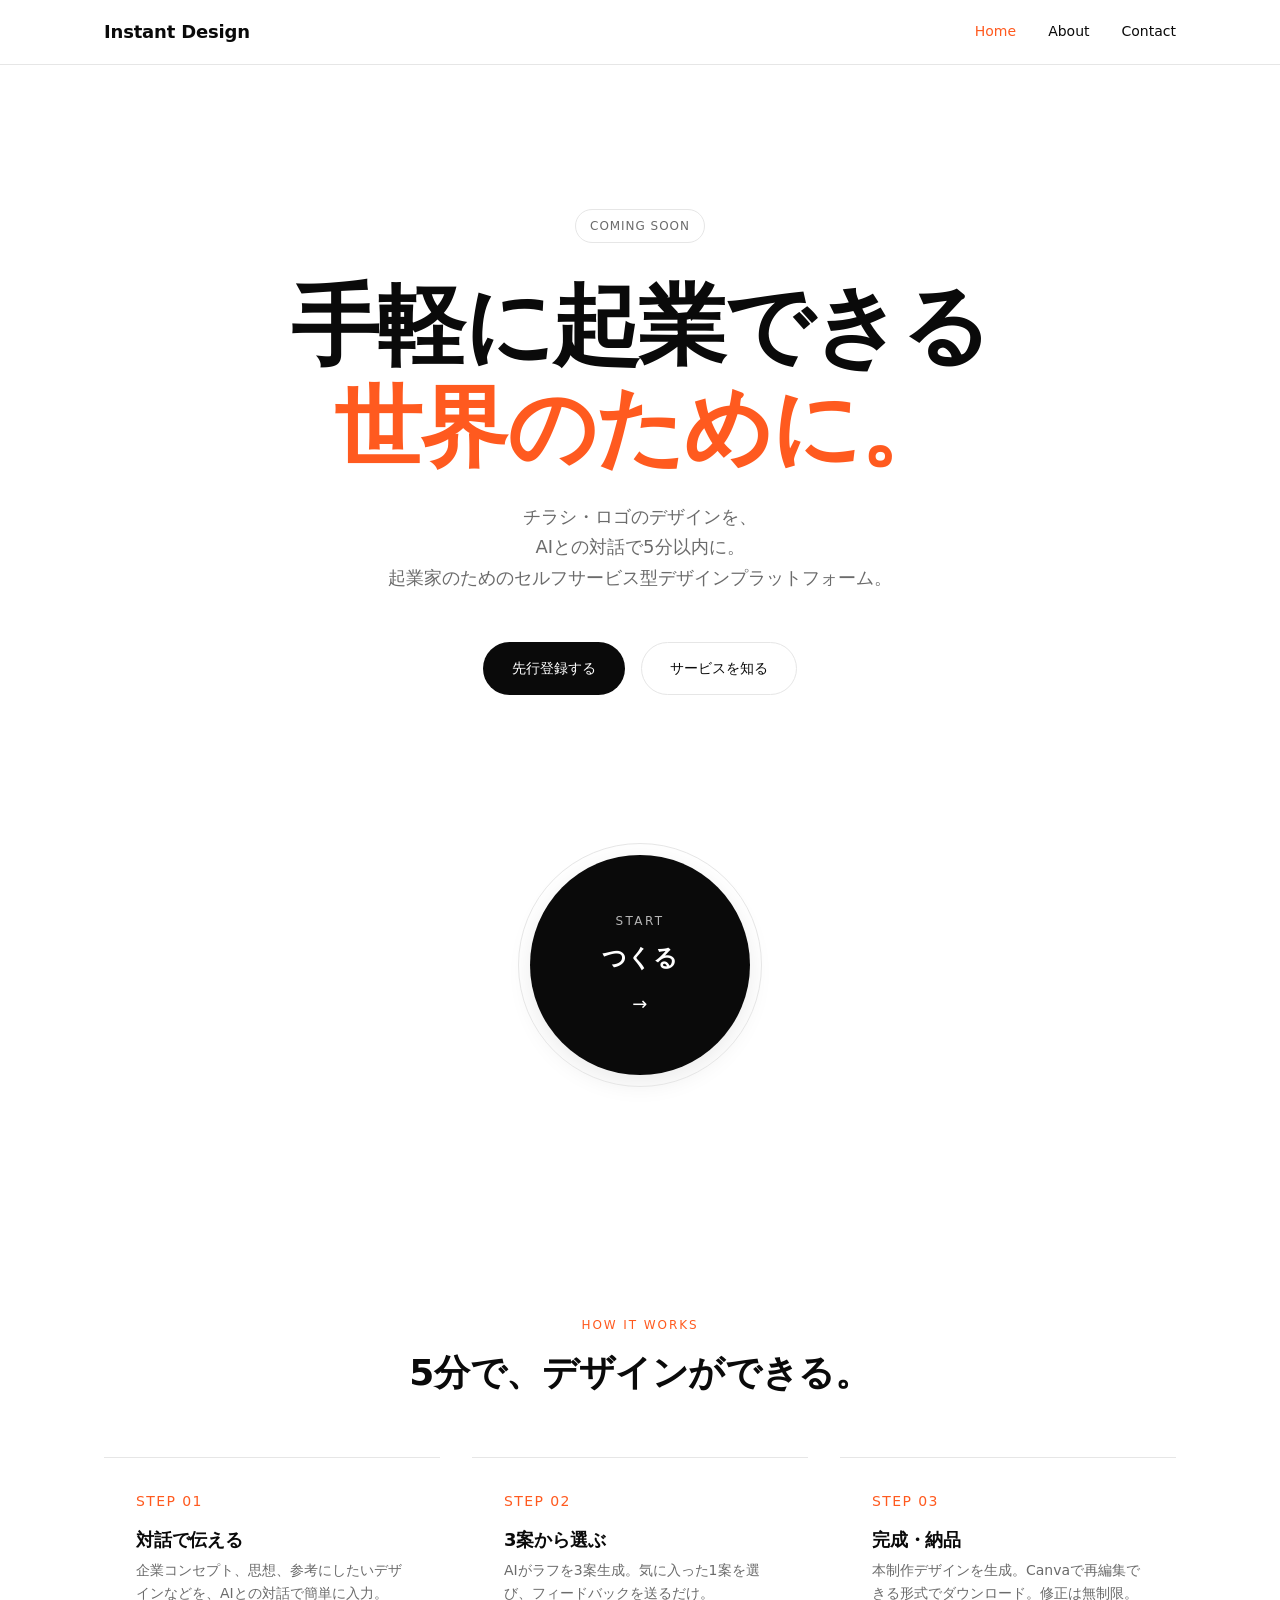
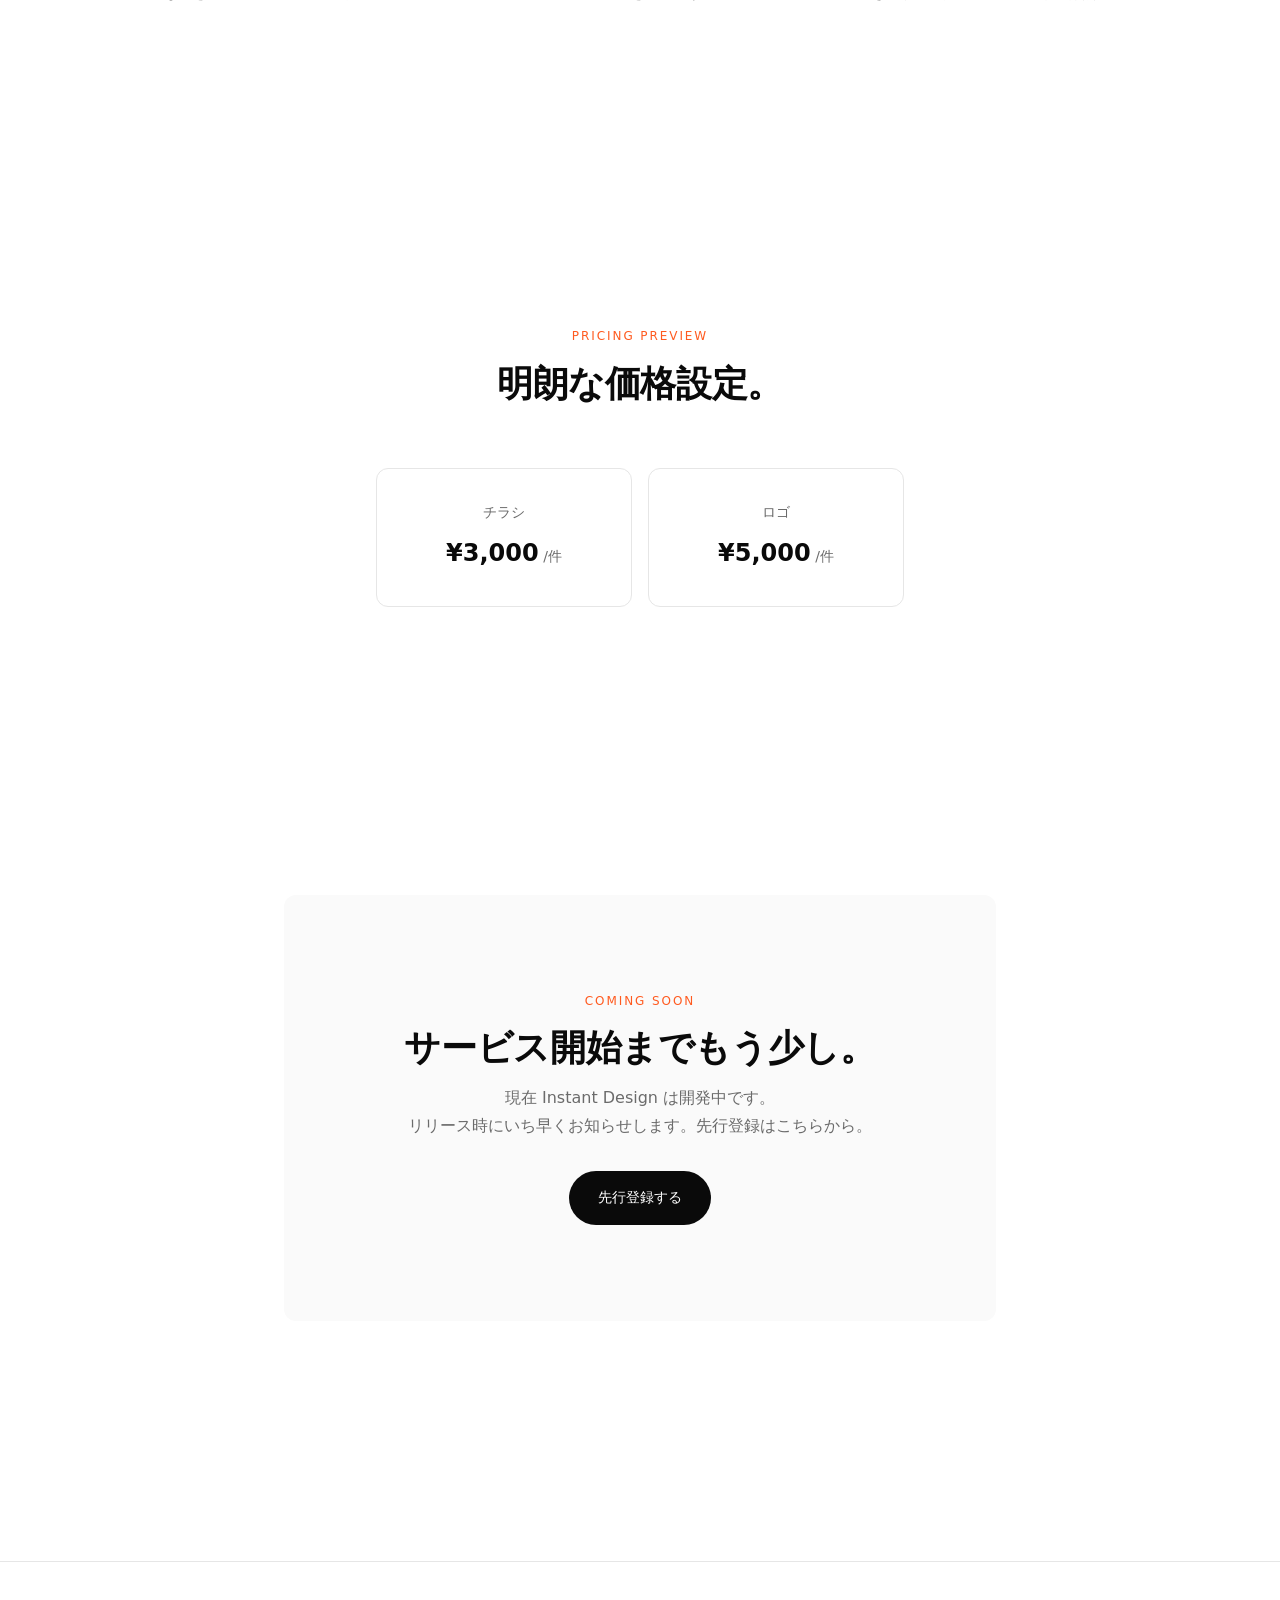
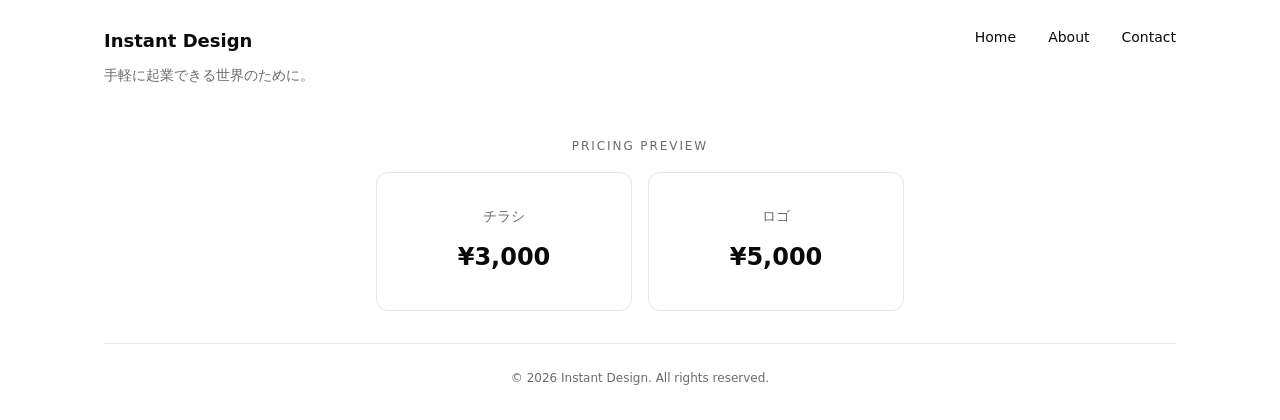
==== index.html @ 4512043b "Update 2026-05-07 14:41" ====
<!doctype html>
<html lang="ja" data-brand="Instant Design" data-tagline="手軽に起業できる世界のために。">
<head>
  <meta charset="utf-8">
  <meta name="viewport" content="width=device-width, initial-scale=1">
  <title>Instant Design — 手軽に起業できる世界のために。</title>
  <meta name="description" content="チラシ・ロゴのデザインを、AI対話で5分以内に。起業家のためのセルフサービス型デザインプラットフォーム。">
  <link rel="stylesheet" href="assets/css/main.css?v=20260507-3">
</head>
<body>

<header class="site-header">
  <div class="site-header__inner">
    <a href="index.html" class="brand" aria-label="Instant Design"></a>
    <nav class="nav">
      <a href="index.html">Home</a>
      <a href="about.html">About</a>
      <a href="contact.html">Contact</a>
    </nav>
  </div>
</header>

<main>

  <!-- Hero -->
  <section class="hero">
    <div class="container container--narrow">
      <div class="hero__badge reveal">Coming Soon</div>
      <h1 class="hero__title reveal">手軽に起業できる<br><em>世界のために。</em></h1>
      <p class="hero__lead reveal">
        チラシ・ロゴのデザインを、<br>
        AIとの対話で5分以内に。<br>
        起業家のためのセルフサービス型デザインプラットフォーム。
      </p>
      <div class="hero__actions reveal">
        <a href="contact.html" class="btn btn--primary">先行登録する</a>
        <a href="about.html" class="btn btn--ghost">サービスを知る</a>
      </div>
    </div>
  </section>

  <!-- Circle CTA -->
  <section class="circle-cta" aria-label="制作を始める">
    <a href="create.html" class="circle-cta__btn reveal" aria-label="デザイン制作を始める">
      <span class="circle-cta__inner">
        <span class="circle-cta__label">Start</span>
        <span class="circle-cta__main">つくる</span>
        <span class="circle-cta__arrow">→</span>
      </span>
    </a>
  </section>

  <!-- How it works -->
  <section>
    <div class="container">
      <div class="s-head reveal">
        <div class="s-head__eyebrow">How it works</div>
        <h2 class="s-head__title">5分で、デザインができる。</h2>
      </div>
      <div class="steps">
        <div class="step reveal">
          <div class="step__num">STEP 01</div>
          <h3 class="step__title">対話で伝える</h3>
          <p class="step__desc">企業コンセプト、思想、参考にしたいデザインなどを、AIとの対話で簡単に入力。</p>
        </div>
        <div class="step reveal">
          <div class="step__num">STEP 02</div>
          <h3 class="step__title">3案から選ぶ</h3>
          <p class="step__desc">AIがラフを3案生成。気に入った1案を選び、フィードバックを送るだけ。</p>
        </div>
        <div class="step reveal">
          <div class="step__num">STEP 03</div>
          <h3 class="step__title">完成・納品</h3>
          <p class="step__desc">本制作デザインを生成。Canvaで再編集できる形式でダウンロード。修正は無制限。</p>
        </div>
      </div>
    </div>
  </section>

  <!-- Pricing preview -->
  <section>
    <div class="container">
      <div class="s-head reveal">
        <div class="s-head__eyebrow">Pricing Preview</div>
        <h2 class="s-head__title">明朗な価格設定。</h2>
      </div>
      <div class="pricing">
        <div class="price reveal">
          <div class="price__name">チラシ</div>
          <div class="price__amount">¥3,000<span> /件</span></div>
        </div>
        <div class="price reveal">
          <div class="price__name">ロゴ</div>
          <div class="price__amount">¥5,000<span> /件</span></div>
        </div>
      </div>
    </div>
  </section>

  <!-- Coming soon -->
  <section>
    <div class="container container--narrow">
      <div class="coming reveal">
        <div class="coming__label">Coming Soon</div>
        <h2 class="coming__title">サービス開始までもう少し。</h2>
        <p class="coming__desc">
          現在 Instant Design は開発中です。<br>
          リリース時にいち早くお知らせします。先行登録はこちらから。
        </p>
        <a href="contact.html" class="btn btn--primary">先行登録する</a>
      </div>
    </div>
  </section>

</main>

<footer class="site-footer">
  <div class="container">
    <div class="site-footer__top">
      <div>
        <div class="site-footer__brand"></div>
        <div class="site-footer__tag">手軽に起業できる世界のために。</div>
      </div>
      <nav class="site-footer__nav">
        <a href="index.html">Home</a>
        <a href="about.html">About</a>
        <a href="contact.html">Contact</a>
      </nav>
    </div>
    <div class="site-footer__pricing-title">Pricing Preview</div>
    <div class="pricing">
      <div class="price"><div class="price__name">チラシ</div><div class="price__amount">¥3,000</div></div>
      <div class="price"><div class="price__name">ロゴ</div><div class="price__amount">¥5,000</div></div>
    </div>
    <div class="site-footer__copy">© 2026 Instant Design. All rights reserved.</div>
  </div>
</footer>

<script src="assets/js/main.js?v=20260507-3"></script>
</body>
</html>
---- assets/css/main.css ----
@import url("./tokens.css?v=20260506-6");

/* =========================================================
   Reset & Base
   ========================================================= */
*, *::before, *::after { box-sizing: border-box; }
html, body { margin: 0; padding: 0; }
html { -webkit-text-size-adjust: 100%; scroll-behavior: smooth; }
body {
  font-family: var(--font-sans);
  font-size: var(--fs-base);
  line-height: var(--lh-base);
  color: var(--color-fg);
  background: var(--color-bg);
  -webkit-font-smoothing: antialiased;
  -moz-osx-font-smoothing: grayscale;
}
img, svg { max-width: 100%; display: block; }
a { color: inherit; text-decoration: none; transition: opacity var(--dur) var(--ease); }
a:hover { opacity: 0.6; }
button { font: inherit; cursor: pointer; border: none; background: none; }
h1, h2, h3, h4 { font-family: var(--font-display); line-height: var(--lh-tight); margin: 0; font-weight: 600; letter-spacing: -0.01em; }
p { margin: 0; }

/* =========================================================
   Layout
   ========================================================= */
.container {
  max-width: var(--container);
  margin: 0 auto;
  padding: 0 var(--sp-4);
}
.container--narrow { max-width: var(--container-narrow); }

section { padding: var(--sp-9) 0; }
@media (max-width: 640px) {
  section { padding: var(--sp-7) 0; }
}

/* =========================================================
   Header
   ========================================================= */
.site-header {
  position: sticky;
  top: 0;
  z-index: 100;
  background: rgba(255, 255, 255, 0.85);
  backdrop-filter: saturate(180%) blur(12px);
  -webkit-backdrop-filter: saturate(180%) blur(12px);
  border-bottom: 1px solid var(--color-line);
}
.site-header__inner {
  display: flex;
  align-items: center;
  justify-content: space-between;
  height: 64px;
  max-width: var(--container);
  margin: 0 auto;
  padding: 0 var(--sp-4);
}
.brand {
  font-weight: 600;
  font-size: var(--fs-lg);
  letter-spacing: -0.01em;
}
.brand::before { content: var(--brand-name); }
.nav { display: flex; gap: var(--sp-5); }
.nav a { font-size: var(--fs-sm); }
.nav a.is-active { color: var(--color-accent); }

@media (max-width: 480px) {
  .nav { gap: var(--sp-4); }
  .nav a { font-size: var(--fs-xs); }
}

/* =========================================================
   Hero
   ========================================================= */
.hero {
  padding: var(--sp-9) 0 var(--sp-8);
  text-align: center;
}
.hero__badge {
  display: inline-block;
  padding: 6px 14px;
  border: 1px solid var(--color-line);
  border-radius: 999px;
  font-size: var(--fs-xs);
  letter-spacing: 0.08em;
  color: var(--color-muted);
  margin-bottom: var(--sp-5);
  text-transform: uppercase;
}
.hero__title {
  font-size: var(--fs-hero);
  letter-spacing: -0.02em;
  margin-bottom: var(--sp-4);
}
.hero__title em {
  font-style: normal;
  color: var(--color-accent);
}
.hero__lead {
  max-width: 640px;
  margin: 0 auto var(--sp-6);
  color: var(--color-muted);
  font-size: var(--fs-lg);
}
.hero__actions { display: flex; gap: var(--sp-3); justify-content: center; flex-wrap: wrap; }

/* =========================================================
   Buttons
   ========================================================= */
.btn {
  display: inline-flex;
  align-items: center;
  justify-content: center;
  padding: 14px 28px;
  font-size: var(--fs-sm);
  font-weight: 500;
  border-radius: 999px;
  transition: all var(--dur) var(--ease);
  border: 1px solid transparent;
}
.btn--primary { background: var(--color-fg); color: var(--color-bg); }
.btn--primary:hover { background: var(--color-accent); opacity: 1; }
.btn--ghost { border-color: var(--color-line); color: var(--color-fg); }
.btn--ghost:hover { border-color: var(--color-fg); opacity: 1; }

/* =========================================================
   Circle CTA — Hero下の円形ボタン
   ========================================================= */
.circle-cta {
  display: flex;
  justify-content: center;
  padding: var(--sp-7) 0 var(--sp-8);
}
.circle-cta__btn {
  position: relative;
  display: inline-flex;
  align-items: center;
  justify-content: center;
  width: 220px;
  height: 220px;
  border-radius: 50%;
  background: var(--color-fg);
  color: var(--color-bg);
  font-size: var(--fs-lg);
  font-weight: 500;
  letter-spacing: 0.02em;
  transition: transform var(--dur) var(--ease), background var(--dur) var(--ease);
  box-shadow: 0 8px 24px rgba(0, 0, 0, 0.08);
}
.circle-cta__btn::before {
  content: "";
  position: absolute;
  inset: -12px;
  border-radius: 50%;
  border: 1px solid var(--color-line);
  animation: ring-pulse 2.4s var(--ease) infinite;
}
.circle-cta__btn:hover {
  background: var(--color-accent);
  transform: scale(1.04);
  opacity: 1;
}
.circle-cta__inner {
  display: flex;
  flex-direction: column;
  align-items: center;
  gap: 6px;
}
.circle-cta__label {
  font-size: var(--fs-xs);
  letter-spacing: 0.2em;
  text-transform: uppercase;
  opacity: 0.7;
}
.circle-cta__main { font-size: var(--fs-xl); font-weight: 600; }
.circle-cta__arrow { font-size: var(--fs-lg); margin-top: 4px; }

@keyframes ring-pulse {
  0%   { transform: scale(1);    opacity: 0.6; }
  70%  { transform: scale(1.15); opacity: 0; }
  100% { transform: scale(1.15); opacity: 0; }
}

@media (max-width: 480px) {
  .circle-cta__btn { width: 180px; height: 180px; }
  .circle-cta__main { font-size: var(--fs-lg); }
}

/* =========================================================
   Choice grid — 制作物選択画面
   ========================================================= */
.choices {
  display: grid;
  grid-template-columns: repeat(3, 1fr);
  gap: var(--sp-4);
}
.choice {
  display: flex;
  flex-direction: column;
  justify-content: space-between;
  padding: var(--sp-6) var(--sp-5);
  min-height: 220px;
  border: 1px solid var(--color-line);
  border-radius: var(--radius-lg);
  background: var(--color-bg);
  text-align: left;
  transition: border-color var(--dur) var(--ease),
              transform var(--dur) var(--ease),
              background var(--dur) var(--ease);
}
.choice:hover {
  border-color: var(--color-fg);
  transform: translateY(-4px);
  opacity: 1;
}
.choice__num {
  font-size: var(--fs-xs);
  letter-spacing: 0.16em;
  color: var(--color-muted);
  margin-bottom: var(--sp-3);
}
.choice__name { font-size: var(--fs-xl); font-weight: 600; margin-bottom: var(--sp-2); }
.choice__desc { font-size: var(--fs-sm); color: var(--color-muted); margin-bottom: var(--sp-4); }
.choice__foot {
  display: flex;
  justify-content: space-between;
  align-items: baseline;
  border-top: 1px solid var(--color-line);
  padding-top: var(--sp-3);
}
.choice__price { font-size: var(--fs-lg); font-weight: 600; }
.choice__price span { font-size: var(--fs-xs); color: var(--color-muted); font-weight: 400; }
.choice__arrow { font-size: var(--fs-lg); color: var(--color-accent); }

@media (max-width: 720px) {
  .choices { grid-template-columns: 1fr; }
}

/* 2項目のみ表示する場合の中央寄せ(カードサイズ・間隔は3列時と同じ) */
.choices--two {
  display: flex;
  flex-wrap: wrap;
  justify-content: center;
}
.choices--two .choice {
  flex: 0 0 calc((100% - var(--sp-4) * 2) / 3);
  max-width: calc((100% - var(--sp-4) * 2) / 3);
}
@media (max-width: 720px) {
  .choices--two { flex-direction: column; align-items: stretch; }
  .choices--two .choice { flex: 1 1 auto; max-width: 100%; }
}

/* 後日実装の注記 */
.choices-note {
  text-align: center;
  margin-top: var(--sp-6);
  font-size: var(--fs-sm);
  color: var(--color-muted);
}

/* =========================================================
   Section Heading
   ========================================================= */
.s-head { text-align: center; margin-bottom: var(--sp-7); }
.s-head__eyebrow {
  font-size: var(--fs-xs);
  letter-spacing: 0.16em;
  text-transform: uppercase;
  color: var(--color-accent);
  margin-bottom: var(--sp-3);
}
.s-head__title { font-size: var(--fs-2xl); }

/* =========================================================
   Steps (How it works)
   ========================================================= */
.steps {
  display: grid;
  grid-template-columns: repeat(3, 1fr);
  gap: var(--sp-5);
}
.step {
  padding: var(--sp-5);
  border-top: 1px solid var(--color-line);
}
.step__num {
  font-size: var(--fs-sm);
  color: var(--color-accent);
  margin-bottom: var(--sp-3);
  letter-spacing: 0.1em;
}
.step__title { font-size: var(--fs-lg); margin-bottom: var(--sp-2); }
.step__desc { font-size: var(--fs-sm); color: var(--color-muted); }

@media (max-width: 720px) {
  .steps { grid-template-columns: 1fr; }
}

/* =========================================================
   Pricing
   ========================================================= */
.pricing {
  display: flex;
  flex-wrap: wrap;
  gap: var(--sp-3);
  justify-content: center;
}
.price {
  flex: 0 1 256px;
  padding: var(--sp-5) var(--sp-4);
  border: 1px solid var(--color-line);
  border-radius: var(--radius-lg);
  text-align: center;
  transition: border-color var(--dur) var(--ease);
}
.price:hover { border-color: var(--color-fg); }
.price__name { font-size: var(--fs-sm); color: var(--color-muted); margin-bottom: var(--sp-2); }
.price__amount { font-size: var(--fs-xl); font-weight: 600; }
.price__amount span { font-size: var(--fs-sm); color: var(--color-muted); font-weight: 400; }

@media (max-width: 720px) {
  .price { flex: 1 1 100%; }
}

/* =========================================================
   Coming Soon
   ========================================================= */
.coming {
  background: var(--color-surface);
  text-align: center;
  padding: var(--sp-8) var(--sp-4);
  border-radius: var(--radius-lg);
}
.coming__label {
  font-size: var(--fs-xs);
  letter-spacing: 0.16em;
  text-transform: uppercase;
  color: var(--color-accent);
  margin-bottom: var(--sp-3);
}
.coming__title { font-size: var(--fs-2xl); margin-bottom: var(--sp-3); }
.coming__desc { color: var(--color-muted); max-width: 560px; margin: 0 auto var(--sp-5); }

/* =========================================================
   About page
   ========================================================= */
.page-head {
  padding: var(--sp-8) 0 var(--sp-6);
  text-align: center;
  border-bottom: 1px solid var(--color-line);
}
.page-head__eyebrow {
  font-size: var(--fs-xs);
  letter-spacing: 0.16em;
  text-transform: uppercase;
  color: var(--color-accent);
  margin-bottom: var(--sp-3);
}
.page-head__title { font-size: var(--fs-3xl); letter-spacing: -0.02em; }

.prose { max-width: var(--container-narrow); margin: 0 auto; }
.prose h2 { font-size: var(--fs-xl); margin: var(--sp-7) 0 var(--sp-3); }
.prose p { margin-bottom: var(--sp-4); color: var(--color-fg); }
.prose p.lead { font-size: var(--fs-lg); color: var(--color-muted); }

/* =========================================================
   Form
   ========================================================= */
.form {
  max-width: 560px;
  margin: 0 auto;
  display: grid;
  gap: var(--sp-4);
}
.field { display: grid; gap: var(--sp-2); }
.field label {
  font-size: var(--fs-sm);
  font-weight: 500;
}
.field input,
.field textarea {
  width: 100%;
  padding: 14px 16px;
  font: inherit;
  font-size: var(--fs-base);
  color: var(--color-fg);
  background: var(--color-bg);
  border: 1px solid var(--color-line);
  border-radius: var(--radius);
  transition: border-color var(--dur) var(--ease);
}
.field input:focus,
.field textarea:focus {
  outline: none;
  border-color: var(--color-fg);
}
.field textarea { min-height: 160px; resize: vertical; }
.form__submit { justify-self: start; margin-top: var(--sp-2); }
.form__note { font-size: var(--fs-xs); color: var(--color-muted); }

/* =========================================================
   Form sections — ヒアリングフォーム
   ========================================================= */
.form-page {
  max-width: 720px;
  margin: 0 auto;
}
.form-section {
  padding: var(--sp-6) 0;
  border-top: 1px solid var(--color-line);
}
.form-section:first-of-type { border-top: none; }
.form-section__head { margin-bottom: var(--sp-5); }
.form-section__num {
  font-size: var(--fs-xs);
  letter-spacing: 0.16em;
  color: var(--color-accent);
  margin-bottom: var(--sp-2);
}
.form-section__title { font-size: var(--fs-xl); }
.form-section__desc { font-size: var(--fs-sm); color: var(--color-muted); margin-top: var(--sp-2); }

.field--required label::after {
  content: "*";
  color: var(--color-accent);
  margin-left: 4px;
}

/* バッジ:このフィールドの内容がデザインにそのまま反映されることを示す */
.field__badge {
  display: inline-block;
  font-size: 10px;
  font-weight: 600;
  padding: 2px 8px;
  background: var(--color-accent);
  color: #fff;
  border-radius: 999px;
  margin-left: 8px;
  vertical-align: 2px;
  letter-spacing: 0.06em;
}
.field__badge--style {
  background: transparent;
  color: var(--color-muted);
  border: 1px solid var(--color-line);
}

/* セクション補足:表示される項目をひとめでわかる帯 */
.section-callout {
  background: #fff8f4;
  border-left: 3px solid var(--color-accent);
  padding: var(--sp-3) var(--sp-4);
  margin: var(--sp-3) 0 var(--sp-5);
  border-radius: 4px;
  font-size: var(--fs-sm);
  color: var(--color-fg);
}
.section-callout strong { color: var(--color-accent); }
.field__hint { font-size: var(--fs-xs); color: var(--color-muted); margin-top: -2px; }

/* Chip group (radio/checkbox を視覚的に選択可能なボタンに) */
.chip-group {
  display: flex;
  flex-wrap: wrap;
  gap: var(--sp-2);
}
.chip-group input { position: absolute; opacity: 0; pointer-events: none; }
.chip {
  display: inline-flex;
  align-items: center;
  padding: 10px 16px;
  border: 1px solid var(--color-line);
  border-radius: 999px;
  font-size: var(--fs-sm);
  color: var(--color-fg);
  background: var(--color-bg);
  cursor: pointer;
  transition: all var(--dur) var(--ease);
  user-select: none;
}
.chip:hover { border-color: var(--color-fg); }
.chip-group input:checked + .chip {
  background: var(--color-fg);
  color: var(--color-bg);
  border-color: var(--color-fg);
}
.chip-group input:focus-visible + .chip {
  outline: 2px solid var(--color-accent);
  outline-offset: 2px;
}

/* Form actions */
.form-actions {
  display: flex;
  justify-content: space-between;
  align-items: center;
  gap: var(--sp-3);
  padding-top: var(--sp-5);
  border-top: 1px solid var(--color-line);
  margin-top: var(--sp-5);
}
.form-back { font-size: var(--fs-sm); color: var(--color-muted); }

/* =========================================================
   Footer
   ========================================================= */
.site-footer {
  border-top: 1px solid var(--color-line);
  padding: var(--sp-7) 0 var(--sp-5);
  margin-top: var(--sp-8);
}
.site-footer__top {
  display: flex;
  justify-content: space-between;
  flex-wrap: wrap;
  gap: var(--sp-5);
  margin-bottom: var(--sp-6);
}
.site-footer__brand { font-size: var(--fs-lg); font-weight: 600; }
.site-footer__brand::before { content: var(--brand-name); }
.site-footer__tag { font-size: var(--fs-sm); color: var(--color-muted); margin-top: var(--sp-2); }
.site-footer__nav { display: flex; gap: var(--sp-5); font-size: var(--fs-sm); }
.site-footer__pricing-title {
  font-size: var(--fs-xs);
  letter-spacing: 0.16em;
  text-transform: uppercase;
  color: var(--color-muted);
  margin-bottom: var(--sp-3);
  text-align: center;
}
.site-footer__copy {
  font-size: var(--fs-xs);
  color: var(--color-muted);
  text-align: center;
  margin-top: var(--sp-5);
  padding-top: var(--sp-4);
  border-top: 1px solid var(--color-line);
}

/* =========================================================
   Result page (3案表示)
   ========================================================= */
.result-status {
  text-align: center;
  padding: var(--sp-8) var(--sp-4);
}
.result-status__msg {
  font-size: var(--fs-lg);
  margin-top: var(--sp-4);
  color: var(--color-muted);
}
.result-status__sub {
  font-size: var(--fs-sm);
  color: var(--color-muted);
  margin-top: var(--sp-3);
}
.spinner {
  width: 48px;
  height: 48px;
  border-radius: 50%;
  border: 3px solid var(--color-line);
  border-top-color: var(--color-accent);
  margin: 0 auto;
  animation: spin 0.9s linear infinite;
}
@keyframes spin { to { transform: rotate(360deg); } }

.drafts {
  display: grid;
  grid-template-columns: repeat(3, 1fr);
  gap: var(--sp-4);
}
.draft {
  display: flex;
  flex-direction: column;
  border: 1px solid var(--color-line);
  border-radius: var(--radius-lg);
  overflow: hidden;
  background: var(--color-bg);
  transition: transform var(--dur) var(--ease), border-color var(--dur) var(--ease);
}
.draft:hover { transform: translateY(-4px); border-color: var(--color-fg); }
.draft__media {
  position: relative;
  background: var(--color-surface);
  overflow: hidden;
  display: block;
  container-type: inline-size;
}
.draft__media[data-aspect="1:1"]   { aspect-ratio: 1 / 1; }
.draft__media[data-aspect="2:3"]   { aspect-ratio: 2 / 3; }
.draft__media[data-aspect="3:4"]   { aspect-ratio: 3 / 4; }
.draft__media[data-aspect="9:16"]  { aspect-ratio: 9 / 16; }
.draft__media:not([data-aspect])   { aspect-ratio: 1 / 1; }
.draft__media img,
.draft__media video {
  width: 100%;
  height: 100%;
  object-fit: cover;
  display: block;
}

/* テキストオーバーレイ(レイヤー分離方式で文字化けゼロ) */
.text-overlay {
  position: absolute;
  inset: 0;
  pointer-events: none;
}
.overlay-text {
  position: absolute;
  display: block;
  transform: translate(-50%, -50%);
  line-height: 1.3;
  white-space: pre-wrap;
  word-break: break-word;
  text-shadow: 0 1px 2px rgba(0, 0, 0, 0.08);
}
.draft__body { padding: var(--sp-4); }
.draft__num {
  font-size: var(--fs-xs);
  letter-spacing: 0.16em;
  color: var(--color-accent);
  margin-bottom: var(--sp-2);
}
.draft__title { font-size: var(--fs-lg); font-weight: 600; margin-bottom: var(--sp-3); }
.draft__select {
  display: inline-block;
  padding: 10px 18px;
  font-size: var(--fs-sm);
  border: 1px solid var(--color-fg);
  border-radius: 999px;
  background: var(--color-bg);
  color: var(--color-fg);
  cursor: pointer;
  transition: all var(--dur) var(--ease);
}
.draft__select:hover { background: var(--color-fg); color: var(--color-bg); }

@media (max-width: 720px) {
  .drafts { grid-template-columns: 1fr; }
}

/* =========================================================
   Select / Final page (Phase 2.2)
   ========================================================= */
.preview-stage {
  display: grid;
  grid-template-columns: 1fr 1fr;
  gap: var(--sp-6);
  align-items: start;
}
.preview-stage__media {
  position: relative;
  border-radius: var(--radius-lg);
  overflow: hidden;
  background: var(--color-surface);
  container-type: inline-size;
}
.preview-stage__media[data-aspect="1:1"]  { aspect-ratio: 1 / 1; }
.preview-stage__media[data-aspect="2:3"]  { aspect-ratio: 2 / 3; }
.preview-stage__media img {
  width: 100%; height: 100%; object-fit: cover; display: block;
}
.preview-stage__side {
  position: sticky;
  top: 88px;
}
@media (max-width: 900px) {
  .preview-stage { grid-template-columns: 1fr; }
  .preview-stage__side { position: static; }
}

.feedback-form { display: grid; gap: var(--sp-4); margin-top: var(--sp-4); }
.feedback-form__hint { font-size: var(--fs-sm); color: var(--color-muted); }

.download-actions {
  display: flex; flex-wrap: wrap; gap: var(--sp-3);
  margin-top: var(--sp-5);
}

/* =========================================================
   Reveal animation
   ========================================================= */
.reveal {
  opacity: 0;
  transform: translateY(16px);
  transition: opacity 0.8s var(--ease), transform 0.8s var(--ease);
}
.reveal.is-visible {
  opacity: 1;
  transform: translateY(0);
}

@media (prefers-reduced-motion: reduce) {
  .reveal { opacity: 1; transform: none; transition: none; }
  html { scroll-behavior: auto; }
}
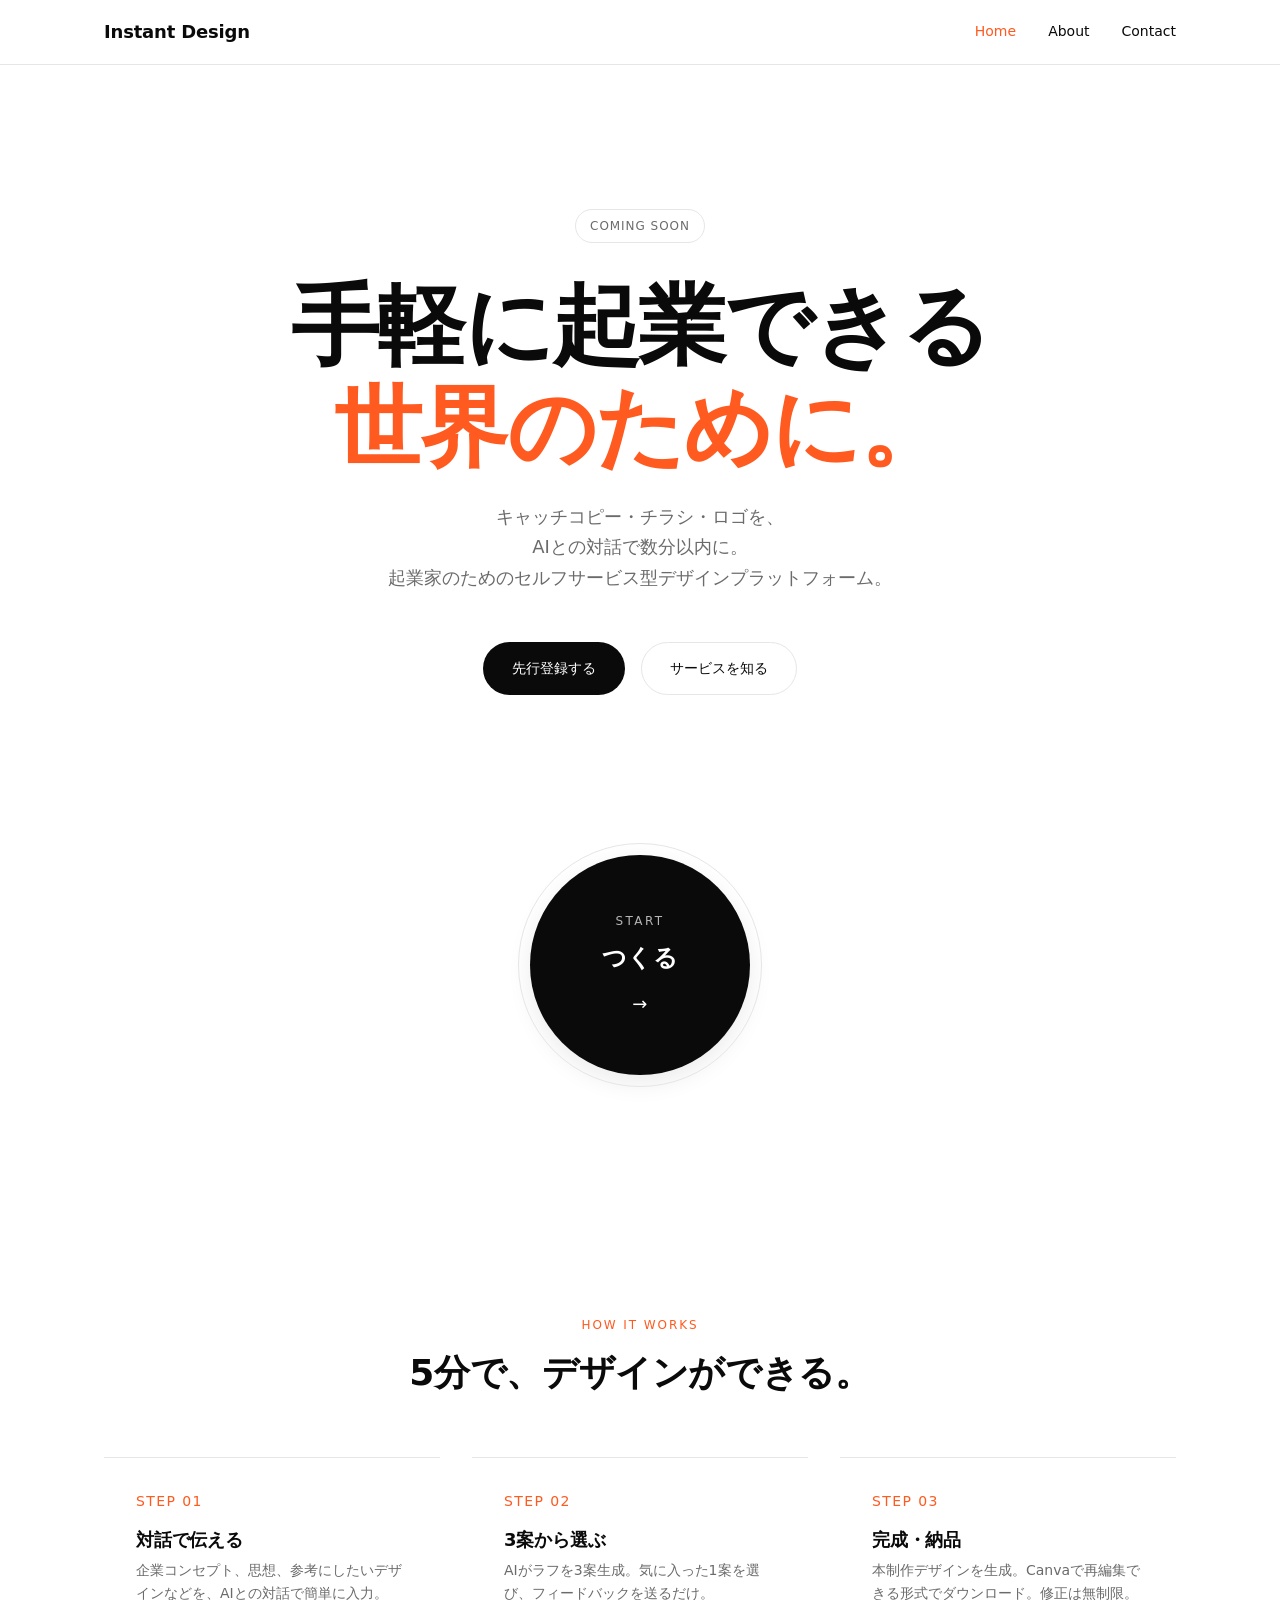
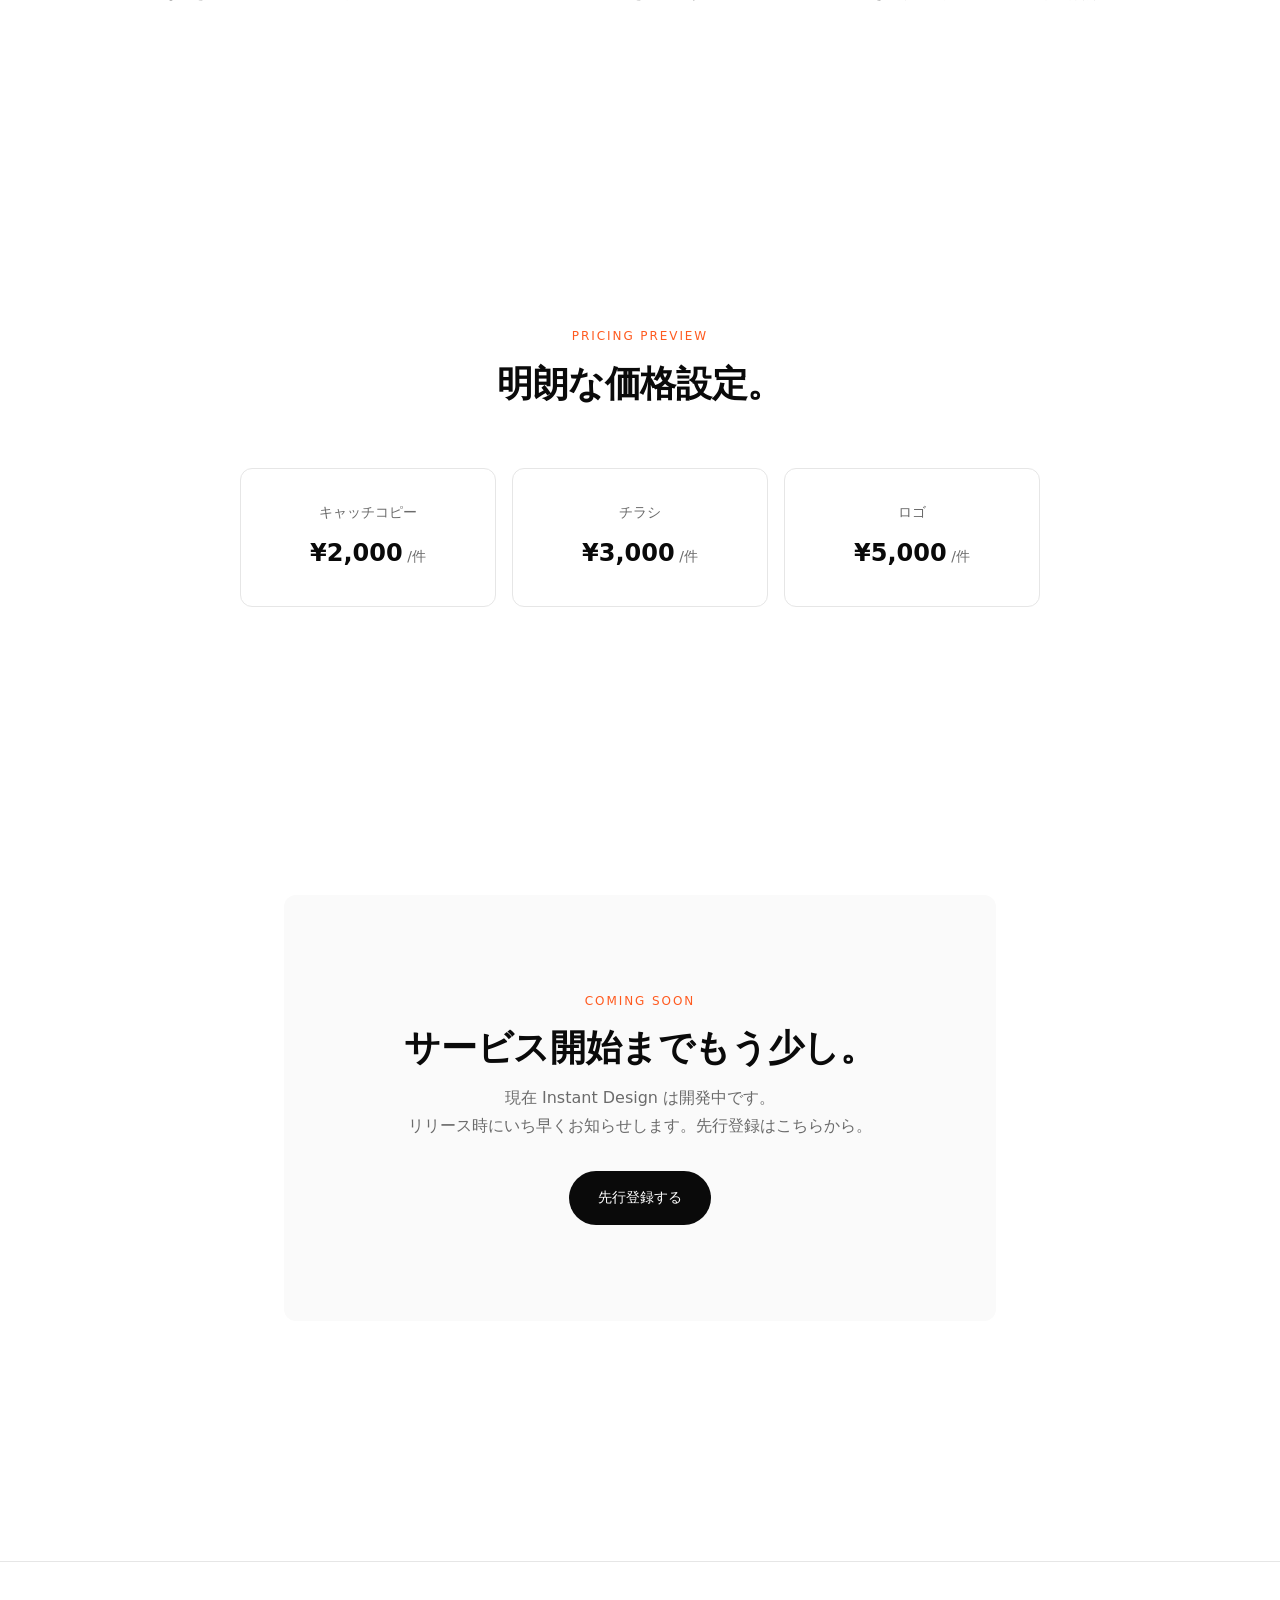
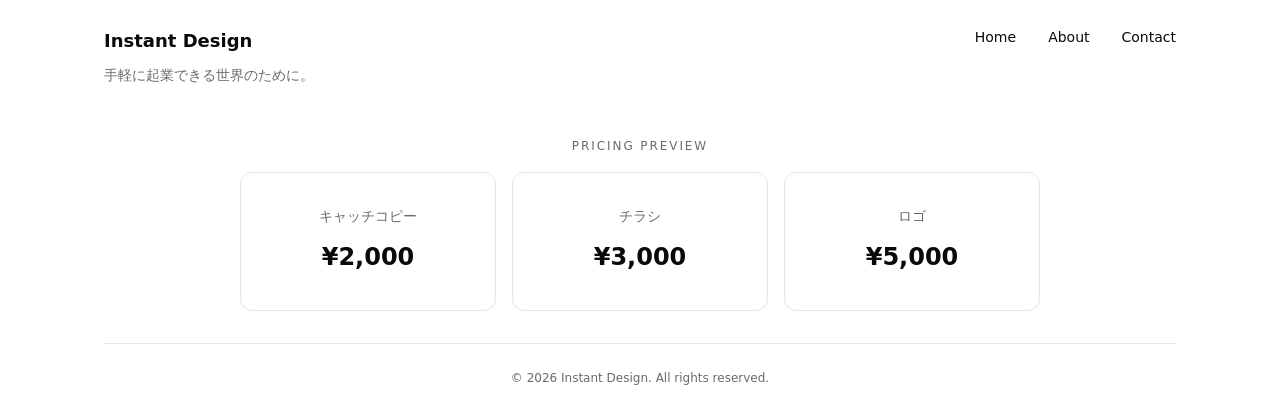
==== commit bca8e9b2: "Update 2026-05-08 22:53" ====
--- a/index.html
+++ b/index.html
@@ -4,8 +4,8 @@
   <meta charset="utf-8">
   <meta name="viewport" content="width=device-width, initial-scale=1">
   <title>Instant Design — 手軽に起業できる世界のために。</title>
-  <meta name="description" content="チラシ・ロゴのデザインを、AI対話で5分以内に。起業家のためのセルフサービス型デザインプラットフォーム。">
-  <link rel="stylesheet" href="assets/css/main.css?v=20260507-3">
+  <meta name="description" content="キャッチコピー・チラシ・ロゴを、AI対話で数分以内に。起業家のためのセルフサービス型デザインプラットフォーム。">
+  <link rel="stylesheet" href="assets/css/main.css?v=20260508-1">
 </head>
 <body>
 
@@ -28,8 +28,8 @@
       <div class="hero__badge reveal">Coming Soon</div>
       <h1 class="hero__title reveal">手軽に起業できる<br><em>世界のために。</em></h1>
       <p class="hero__lead reveal">
-        チラシ・ロゴのデザインを、<br>
-        AIとの対話で5分以内に。<br>
+        キャッチコピー・チラシ・ロゴを、<br>
+        AIとの対話で数分以内に。<br>
         起業家のためのセルフサービス型デザインプラットフォーム。
       </p>
       <div class="hero__actions reveal">
@@ -86,6 +86,10 @@
       </div>
       <div class="pricing">
         <div class="price reveal">
+          <div class="price__name">キャッチコピー</div>
+          <div class="price__amount">¥2,000<span> /件</span></div>
+        </div>
+        <div class="price reveal">
           <div class="price__name">チラシ</div>
           <div class="price__amount">¥3,000<span> /件</span></div>
         </div>
@@ -129,6 +133,7 @@
     </div>
     <div class="site-footer__pricing-title">Pricing Preview</div>
     <div class="pricing">
+      <div class="price"><div class="price__name">キャッチコピー</div><div class="price__amount">¥2,000</div></div>
       <div class="price"><div class="price__name">チラシ</div><div class="price__amount">¥3,000</div></div>
       <div class="price"><div class="price__name">ロゴ</div><div class="price__amount">¥5,000</div></div>
     </div>
@@ -136,6 +141,6 @@
   </div>
 </footer>
 
-<script src="assets/js/main.js?v=20260507-3"></script>
+<script src="assets/js/main.js?v=20260508-1"></script>
 </body>
 </html>
--- a/assets/css/main.css
+++ b/assets/css/main.css
@@ -684,6 +684,139 @@
 }
 
 /* =========================================================
+   Copy result page (キャッチコピー結果)
+   ========================================================= */
+.copy-block {
+  max-width: 760px;
+  margin: 0 auto var(--sp-7);
+}
+.copy-block__head { margin-bottom: var(--sp-4); }
+.copy-block__num {
+  font-size: var(--fs-xs);
+  letter-spacing: 0.16em;
+  color: var(--color-accent);
+  margin-bottom: var(--sp-2);
+}
+.copy-block__title { font-size: var(--fs-xl); }
+
+.catch-list {
+  display: grid;
+  gap: var(--sp-3);
+}
+.catch-item {
+  display: flex;
+  align-items: center;
+  gap: var(--sp-4);
+  padding: var(--sp-4) var(--sp-5);
+  border: 1px solid var(--color-line);
+  border-radius: var(--radius-lg);
+  background: var(--color-bg);
+  transition: border-color var(--dur) var(--ease);
+}
+.catch-item:hover { border-color: var(--color-fg); }
+.catch-item__num {
+  font-size: var(--fs-xs);
+  letter-spacing: 0.16em;
+  color: var(--color-accent);
+  flex: 0 0 auto;
+}
+.catch-item__text {
+  flex: 1;
+  font-size: var(--fs-xl);
+  font-weight: 600;
+  letter-spacing: 0.02em;
+}
+.catch-item__btn {
+  flex: 0 0 auto;
+  padding: 8px 16px;
+  font-size: var(--fs-xs);
+  border: 1px solid var(--color-line);
+  border-radius: 999px;
+  background: var(--color-bg);
+  color: var(--color-muted);
+  cursor: pointer;
+  transition: all var(--dur) var(--ease);
+}
+.catch-item__btn:hover { background: var(--color-fg); color: var(--color-bg); border-color: var(--color-fg); }
+
+.copy-card {
+  position: relative;
+  padding: var(--sp-5);
+  border: 1px solid var(--color-line);
+  border-radius: var(--radius-lg);
+  background: var(--color-bg);
+}
+.copy-card__text {
+  font-size: var(--fs-base);
+  line-height: var(--lh-base);
+  color: var(--color-fg);
+}
+.copy-card__text--essay {
+  white-space: pre-wrap;
+}
+.copy-card__btn {
+  position: absolute;
+  top: var(--sp-3);
+  right: var(--sp-3);
+  padding: 8px 14px;
+  font-size: var(--fs-xs);
+  border: 1px solid var(--color-line);
+  border-radius: 999px;
+  background: var(--color-bg);
+  color: var(--color-muted);
+  cursor: pointer;
+  transition: all var(--dur) var(--ease);
+}
+.copy-card__btn:hover { background: var(--color-fg); color: var(--color-bg); border-color: var(--color-fg); }
+
+.next-actions {
+  display: flex;
+  flex-wrap: wrap;
+  gap: var(--sp-3);
+  justify-content: center;
+  margin-bottom: var(--sp-5);
+}
+.template-detail {
+  margin-top: var(--sp-3);
+  border: 1px solid var(--color-line);
+  border-radius: var(--radius);
+  padding: var(--sp-3) var(--sp-4);
+}
+.template-detail summary {
+  cursor: pointer;
+  font-size: var(--fs-sm);
+  color: var(--color-muted);
+}
+.template-pre {
+  margin-top: var(--sp-3);
+  font-family: ui-monospace, "SF Mono", Menlo, monospace;
+  font-size: 12px;
+  background: var(--color-surface);
+  padding: var(--sp-3);
+  border-radius: 4px;
+  overflow-x: auto;
+  white-space: pre-wrap;
+  word-break: break-word;
+}
+
+@media (max-width: 600px) {
+  .catch-item { flex-direction: column; align-items: flex-start; }
+  .catch-item__text { font-size: var(--fs-lg); }
+}
+
+/* プレフィルバナー(コピー結果からチラシ/ロゴへ自動入力) */
+.prefill-banner {
+  max-width: 720px;
+  margin: 0 auto var(--sp-5);
+  padding: var(--sp-3) var(--sp-4);
+  background: #fff8f4;
+  border-left: 3px solid var(--color-accent);
+  border-radius: 4px;
+  font-size: var(--fs-sm);
+  color: var(--color-fg);
+}
+
+/* =========================================================
    Reveal animation
    ========================================================= */
 .reveal {
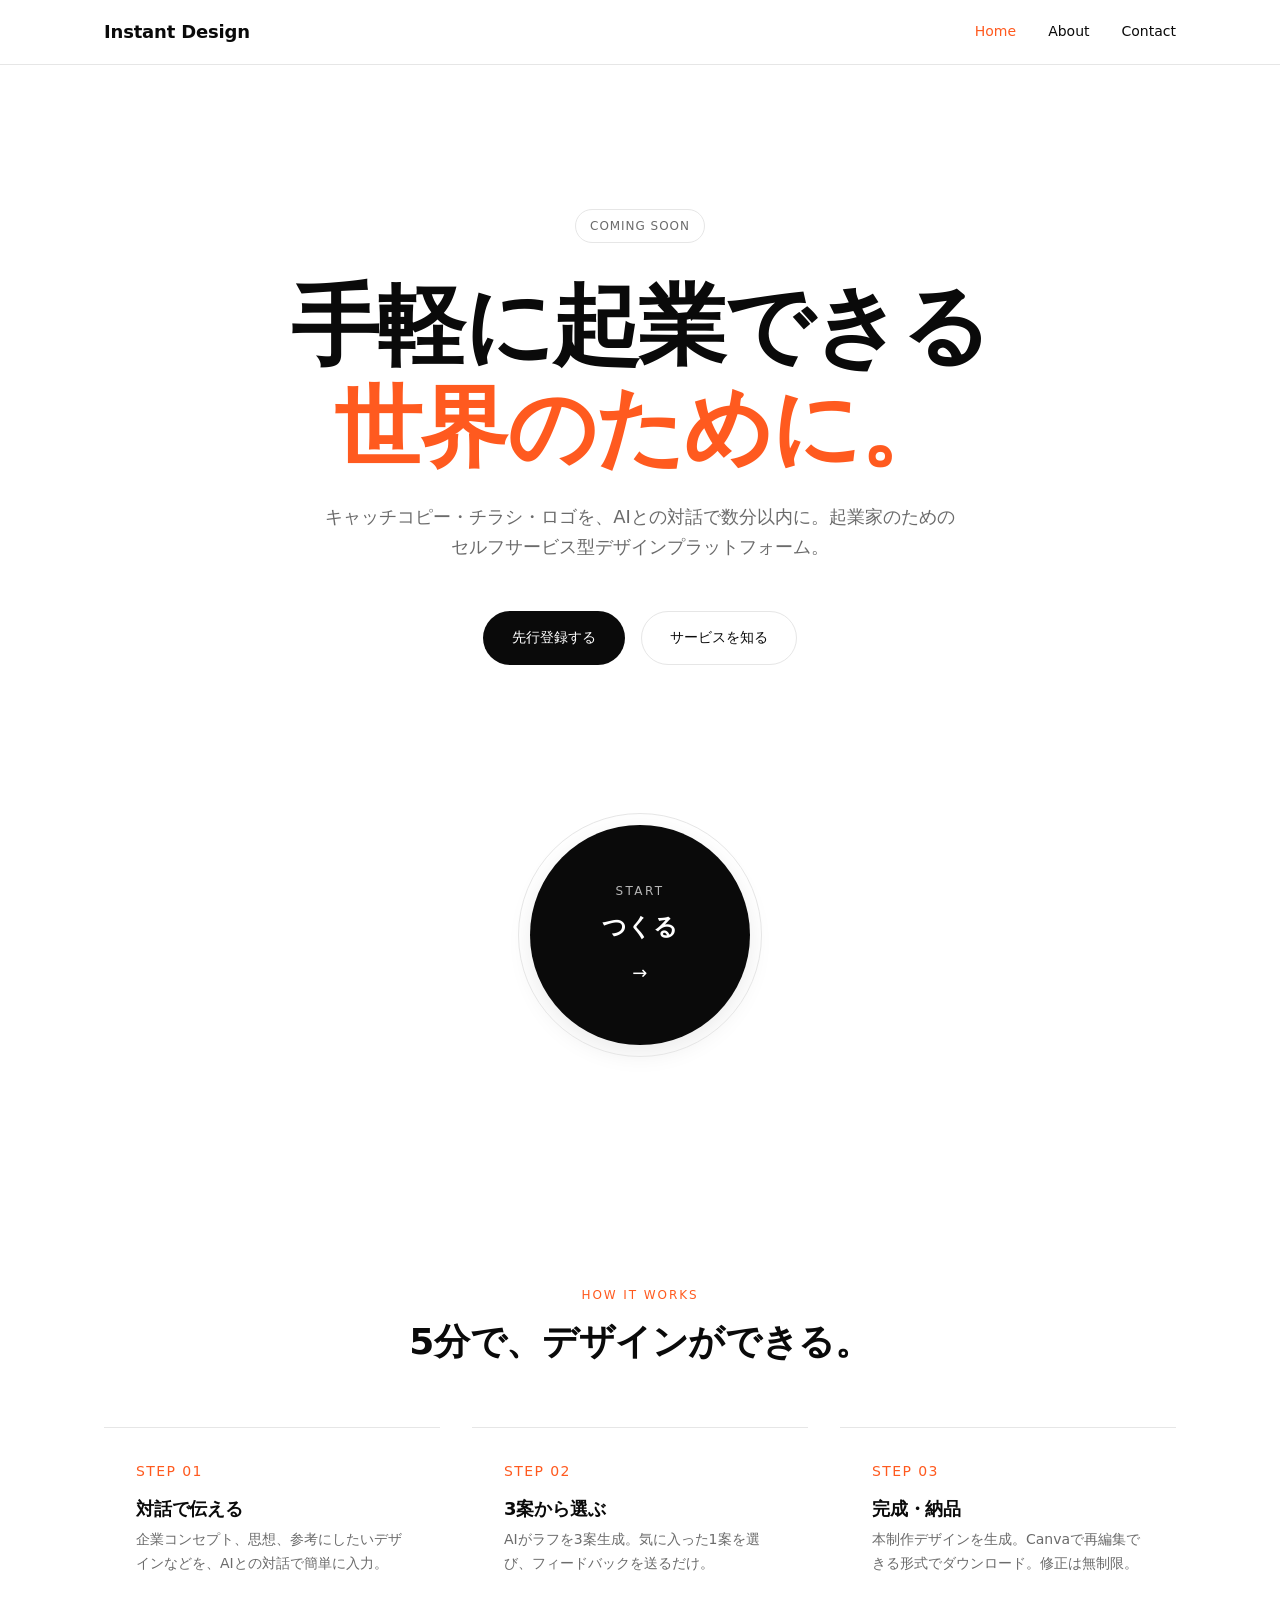
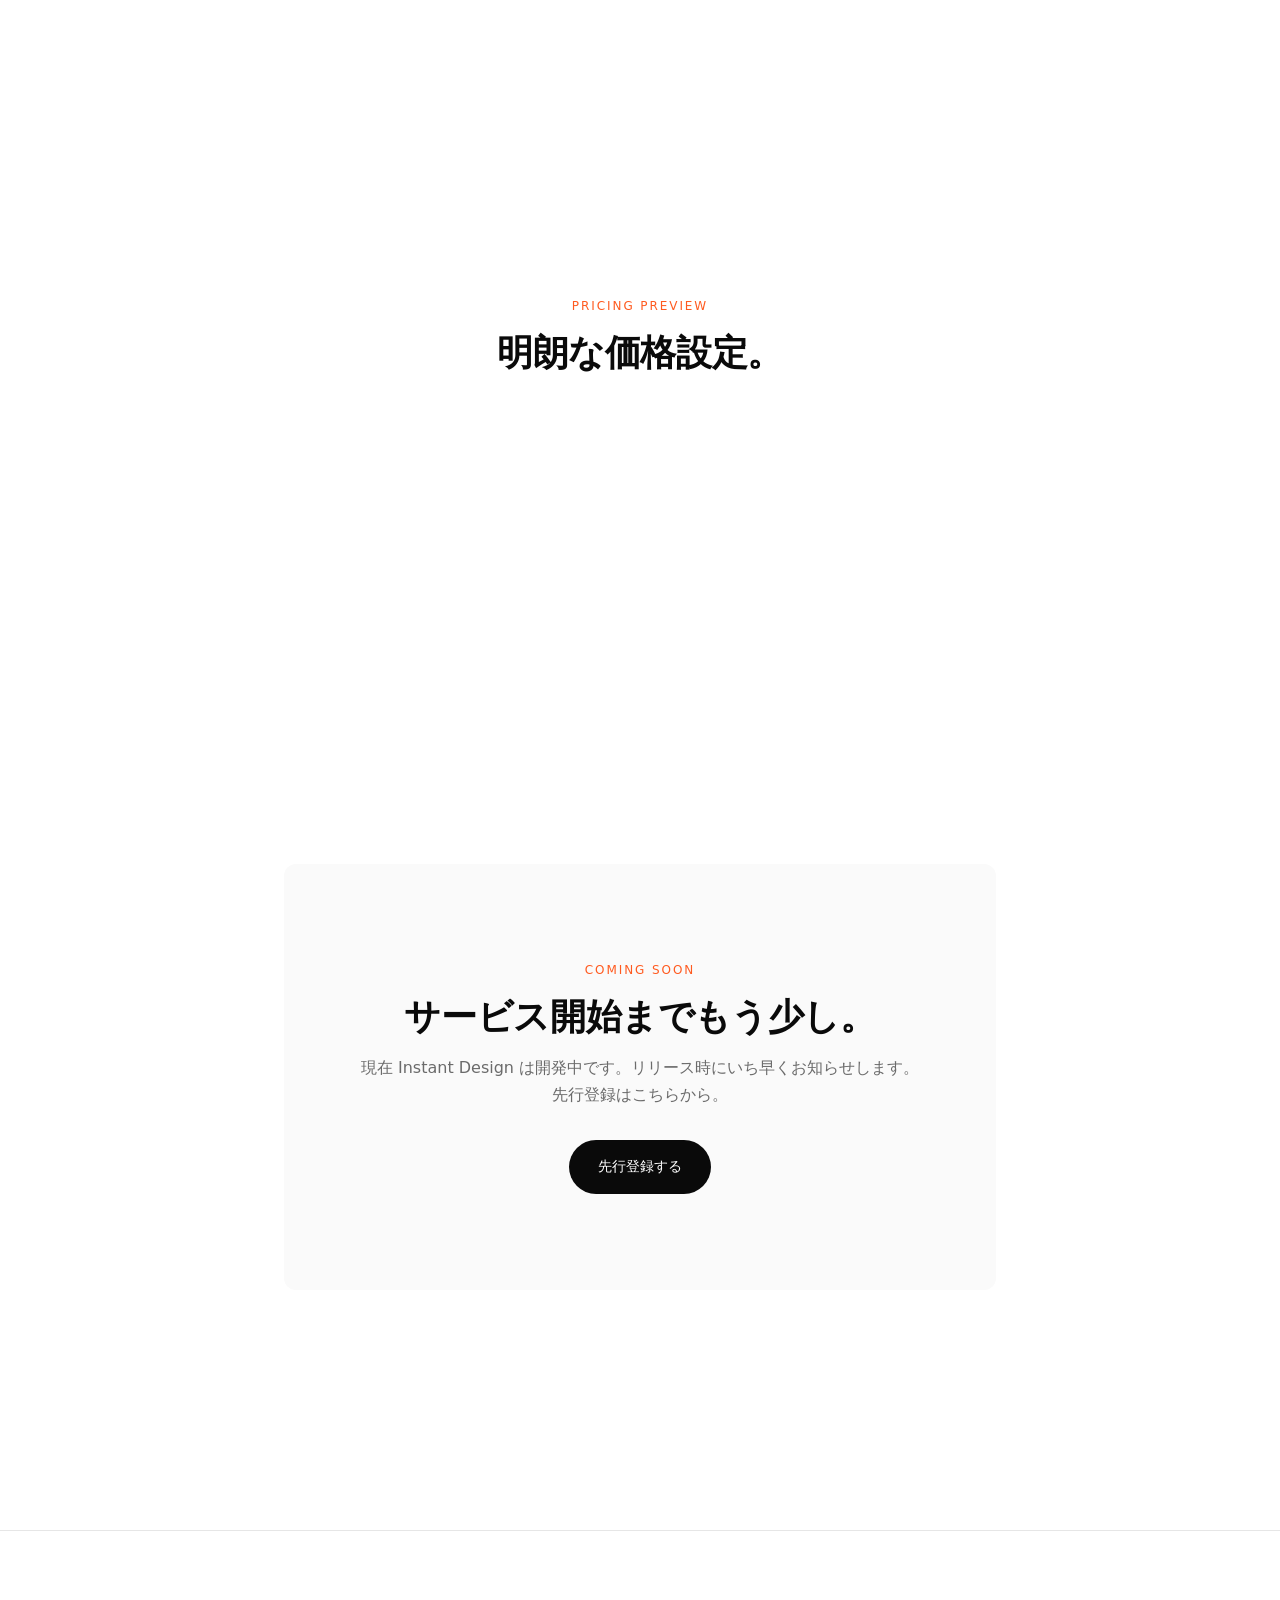
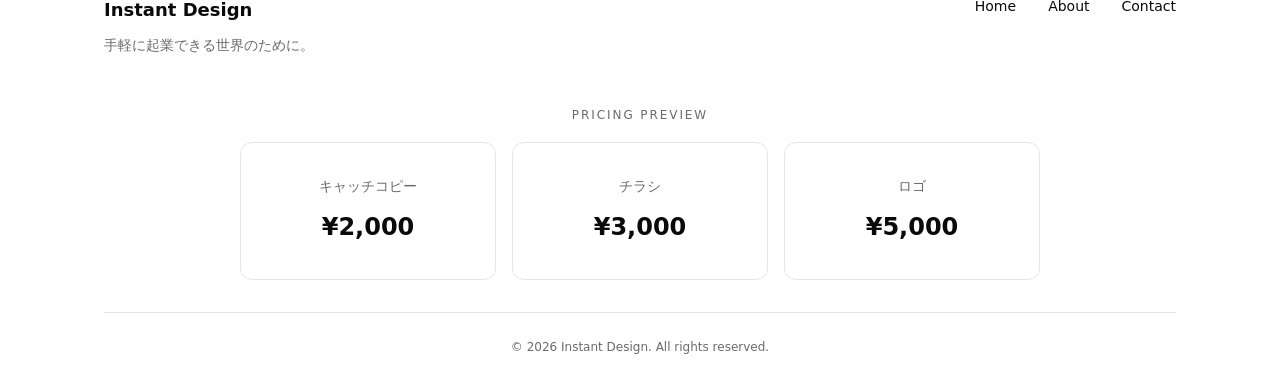
==== commit e4ca3bfd: "Update 2026-05-13 00:36" ====
--- a/index.html
+++ b/index.html
@@ -5,7 +5,7 @@
   <meta name="viewport" content="width=device-width, initial-scale=1">
   <title>Instant Design — 手軽に起業できる世界のために。</title>
   <meta name="description" content="キャッチコピー・チラシ・ロゴを、AI対話で数分以内に。起業家のためのセルフサービス型デザインプラットフォーム。">
-  <link rel="stylesheet" href="assets/css/main.css?v=20260508-1">
+  <link rel="stylesheet" href="assets/css/main.css?v=20260508-2">
 </head>
 <body>
 
@@ -25,12 +25,10 @@
   <!-- Hero -->
   <section class="hero">
     <div class="container container--narrow">
-      <div class="hero__badge reveal">Coming Soon</div>
-      <h1 class="hero__title reveal">手軽に起業できる<br><em>世界のために。</em></h1>
-      <p class="hero__lead reveal">
-        キャッチコピー・チラシ・ロゴを、<br>
-        AIとの対話で数分以内に。<br>
-        起業家のためのセルフサービス型デザインプラットフォーム。
+      <div class="hero__badge reveal" data-content="hero_badge">Coming Soon</div>
+      <h1 class="hero__title reveal"><span data-content="hero_title_1">手軽に起業できる</span><br><em data-content="hero_title_2">世界のために。</em></h1>
+      <p class="hero__lead reveal" data-content="hero_lead">
+        キャッチコピー・チラシ・ロゴを、AIとの対話で数分以内に。起業家のためのセルフサービス型デザインプラットフォーム。
       </p>
       <div class="hero__actions reveal">
         <a href="contact.html" class="btn btn--primary">先行登録する</a>
@@ -84,19 +82,11 @@
         <div class="s-head__eyebrow">Pricing Preview</div>
         <h2 class="s-head__title">明朗な価格設定。</h2>
       </div>
-      <div class="pricing">
-        <div class="price reveal">
-          <div class="price__name">キャッチコピー</div>
-          <div class="price__amount">¥2,000<span> /件</span></div>
-        </div>
-        <div class="price reveal">
-          <div class="price__name">チラシ</div>
-          <div class="price__amount">¥3,000<span> /件</span></div>
-        </div>
-        <div class="price reveal">
-          <div class="price__name">ロゴ</div>
-          <div class="price__amount">¥5,000<span> /件</span></div>
-        </div>
+      <div class="pricing" data-content="pricing">
+        <!-- content/pricing.json から動的に描画されます。CMSで編集可能。 -->
+        <div class="price reveal"><div class="price__name">キャッチコピー</div><div class="price__amount">¥2,000<span> /件</span></div></div>
+        <div class="price reveal"><div class="price__name">チラシ</div><div class="price__amount">¥3,000<span> /件</span></div></div>
+        <div class="price reveal"><div class="price__name">ロゴ</div><div class="price__amount">¥5,000<span> /件</span></div></div>
       </div>
     </div>
   </section>
@@ -106,10 +96,9 @@
     <div class="container container--narrow">
       <div class="coming reveal">
         <div class="coming__label">Coming Soon</div>
-        <h2 class="coming__title">サービス開始までもう少し。</h2>
-        <p class="coming__desc">
-          現在 Instant Design は開発中です。<br>
-          リリース時にいち早くお知らせします。先行登録はこちらから。
+        <h2 class="coming__title" data-content="coming_title">サービス開始までもう少し。</h2>
+        <p class="coming__desc" data-content="coming_desc">
+          現在 Instant Design は開発中です。リリース時にいち早くお知らせします。先行登録はこちらから。
         </p>
         <a href="contact.html" class="btn btn--primary">先行登録する</a>
       </div>
@@ -132,7 +121,7 @@
       </nav>
     </div>
     <div class="site-footer__pricing-title">Pricing Preview</div>
-    <div class="pricing">
+    <div class="pricing" data-content="pricing" data-compact="true">
       <div class="price"><div class="price__name">キャッチコピー</div><div class="price__amount">¥2,000</div></div>
       <div class="price"><div class="price__name">チラシ</div><div class="price__amount">¥3,000</div></div>
       <div class="price"><div class="price__name">ロゴ</div><div class="price__amount">¥5,000</div></div>
@@ -141,6 +130,7 @@
   </div>
 </footer>
 
-<script src="assets/js/main.js?v=20260508-1"></script>
+<script src="assets/js/main.js?v=20260508-2"></script>
+<script src="assets/js/content.js?v=20260508-2"></script>
 </body>
 </html>
